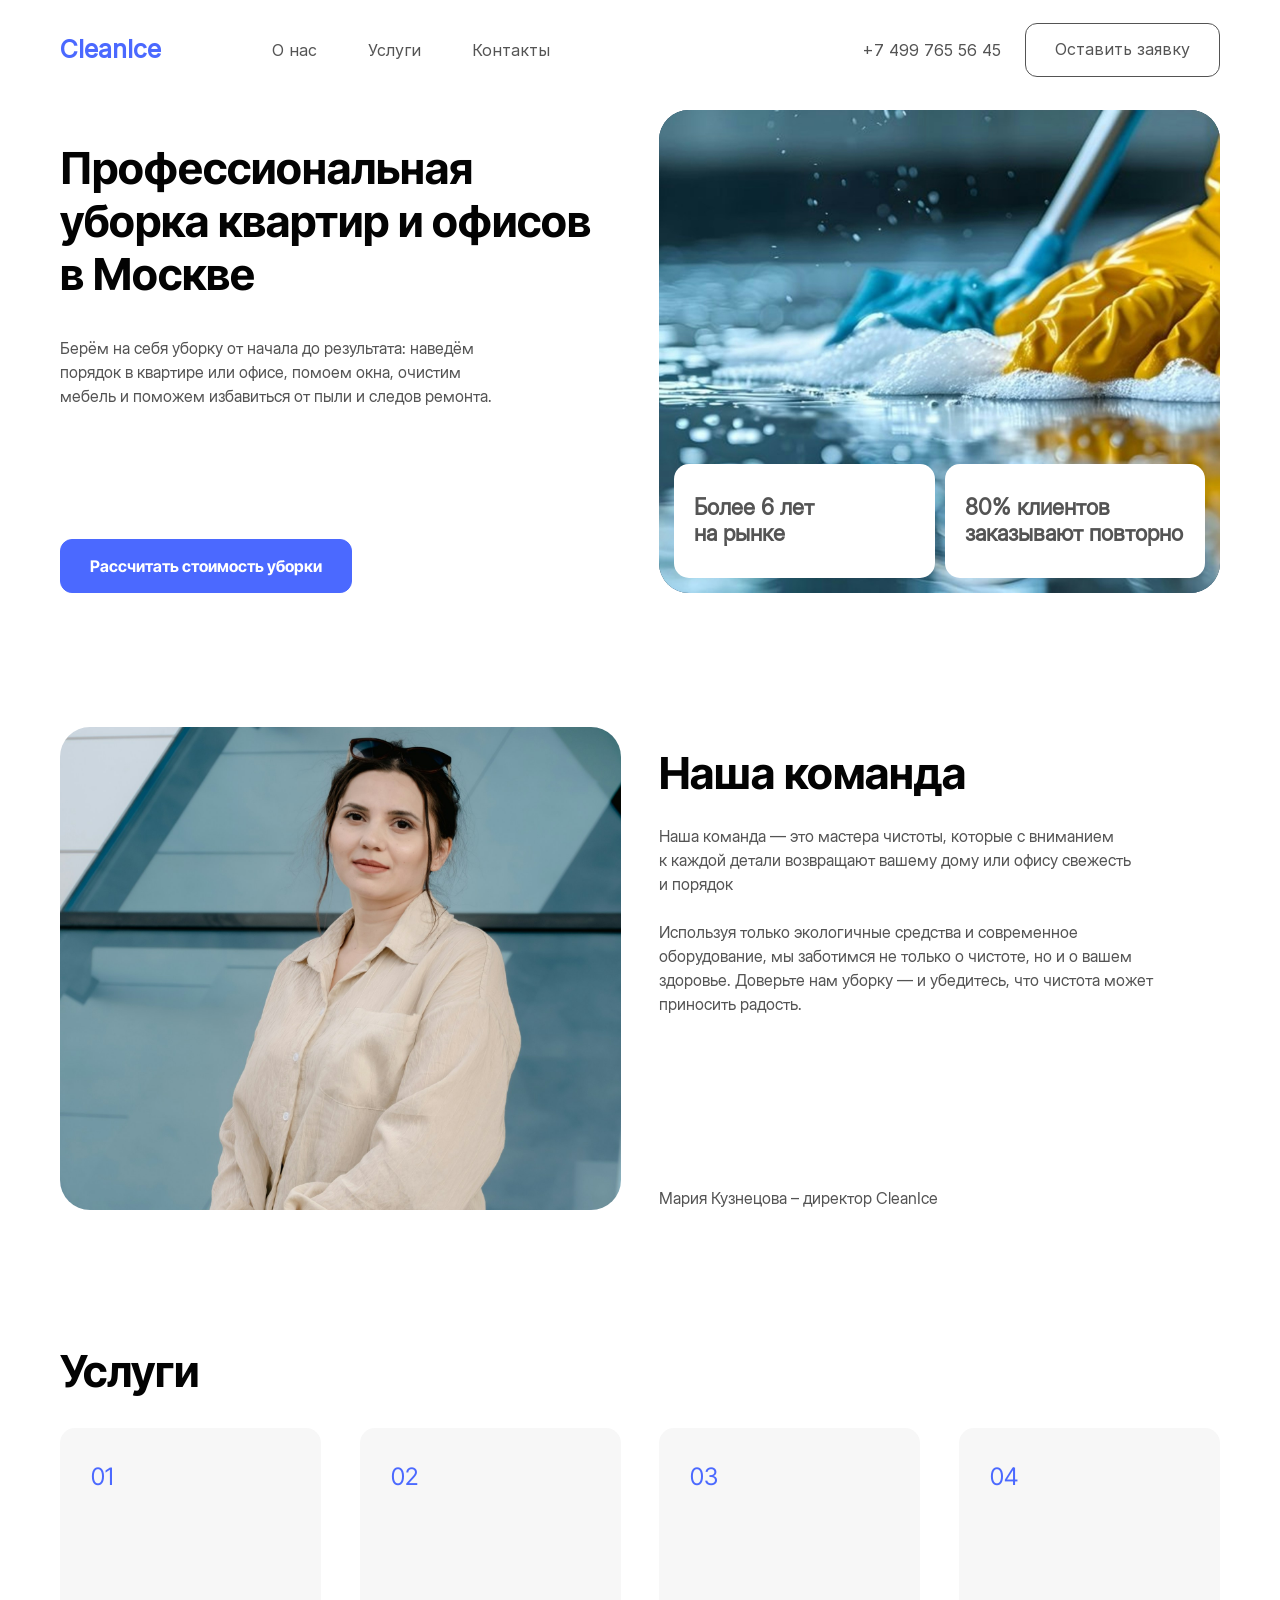
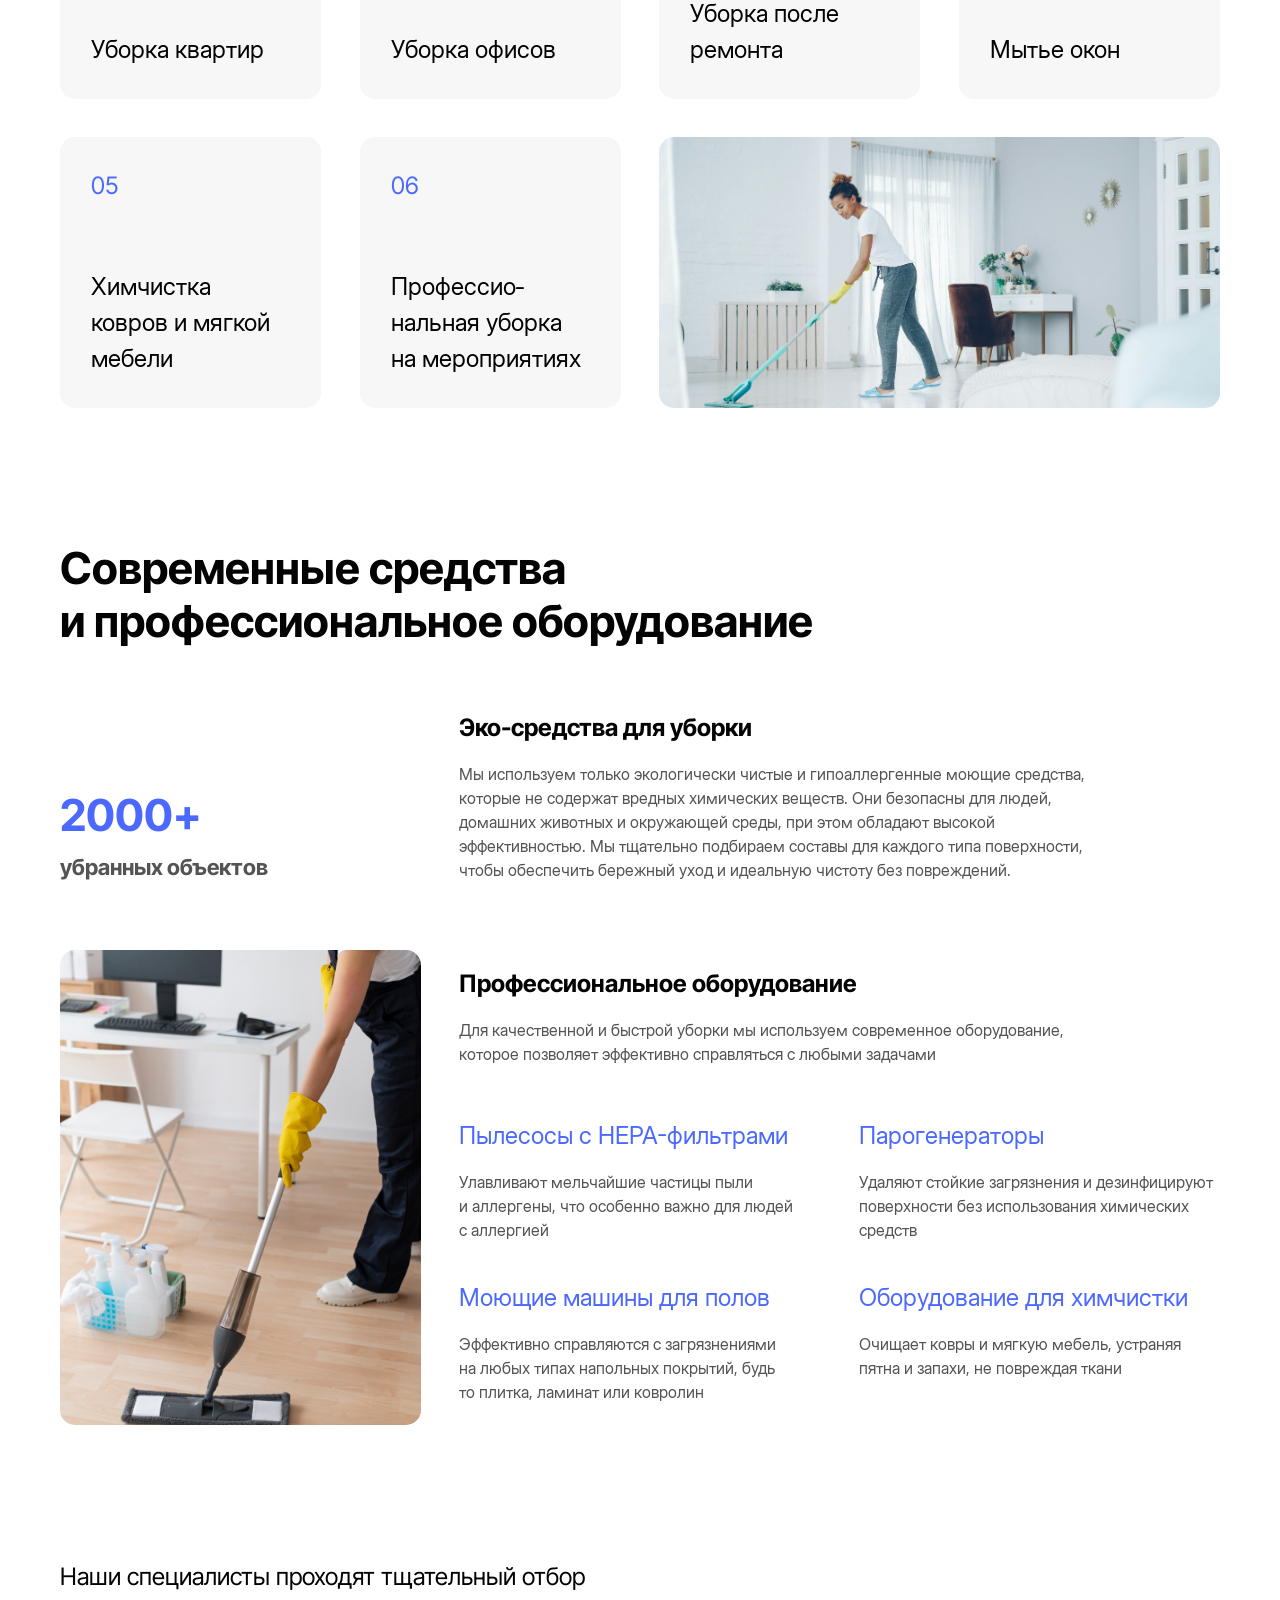
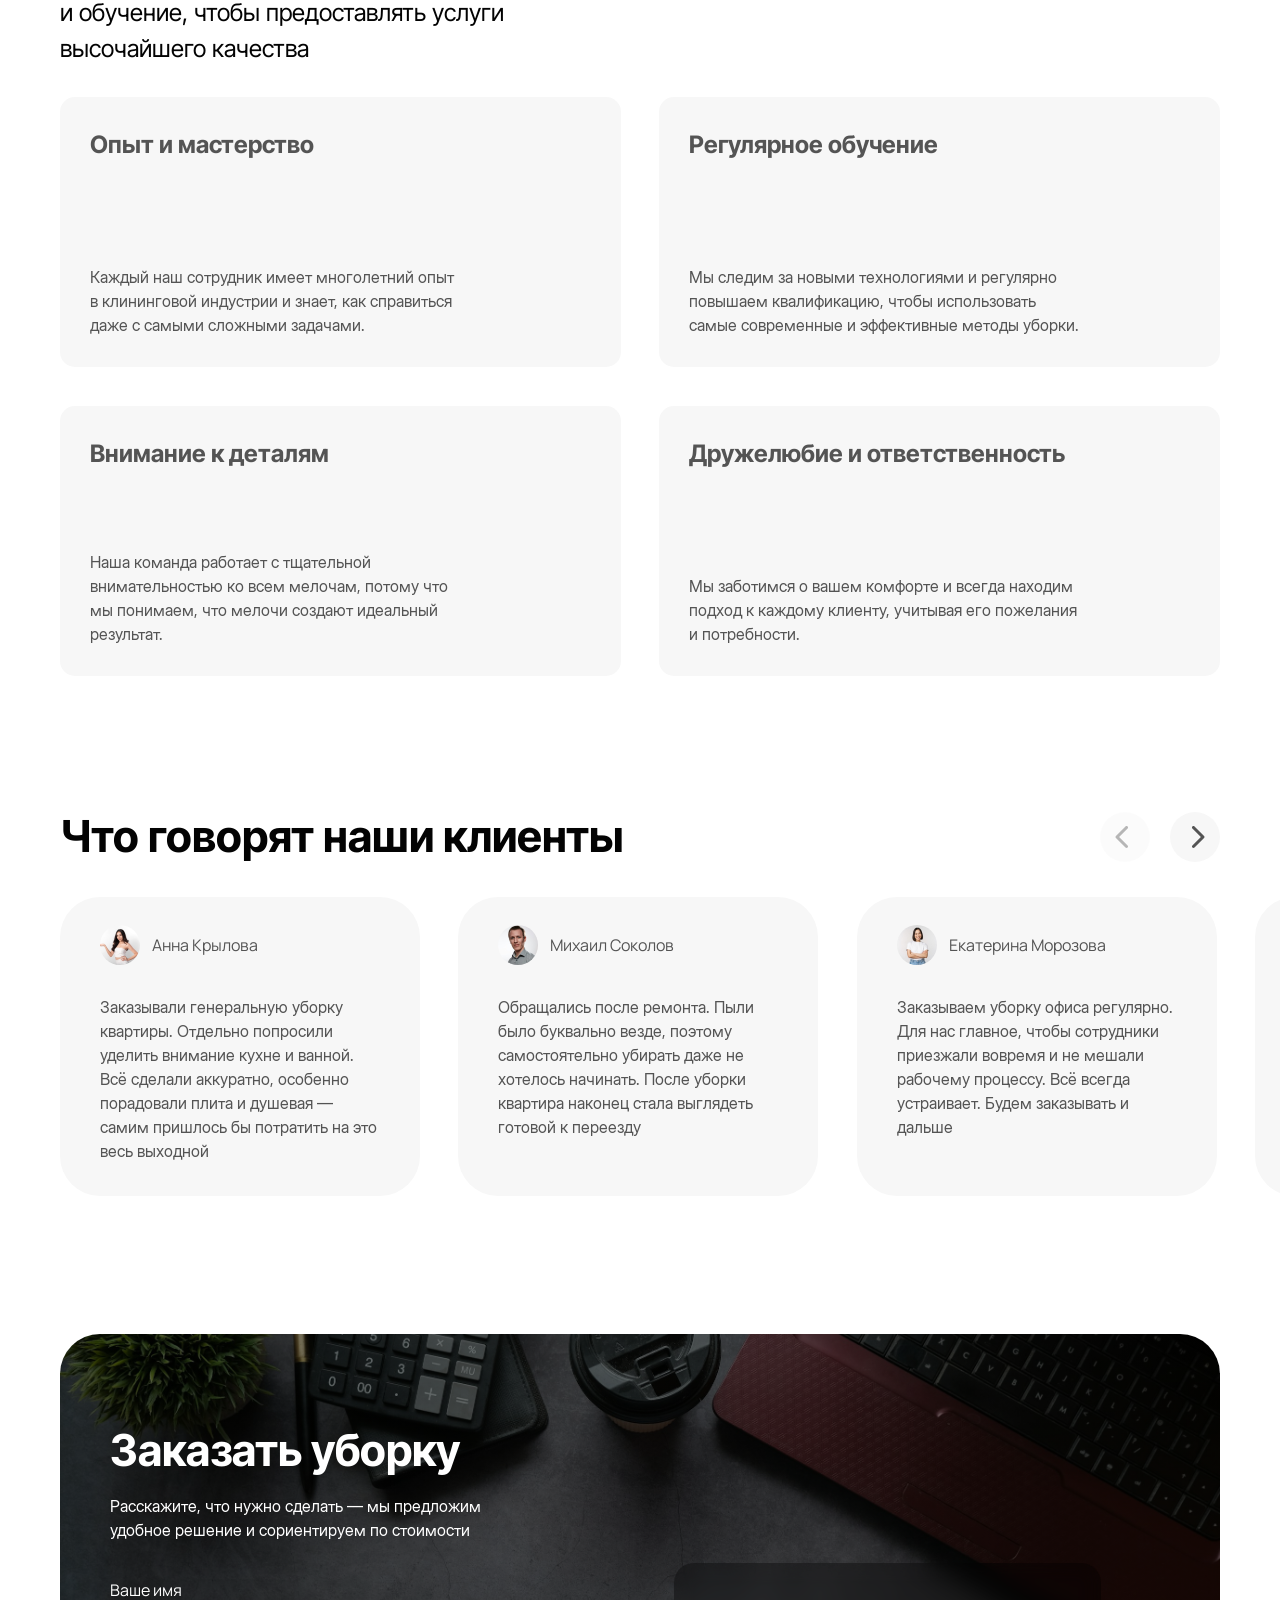
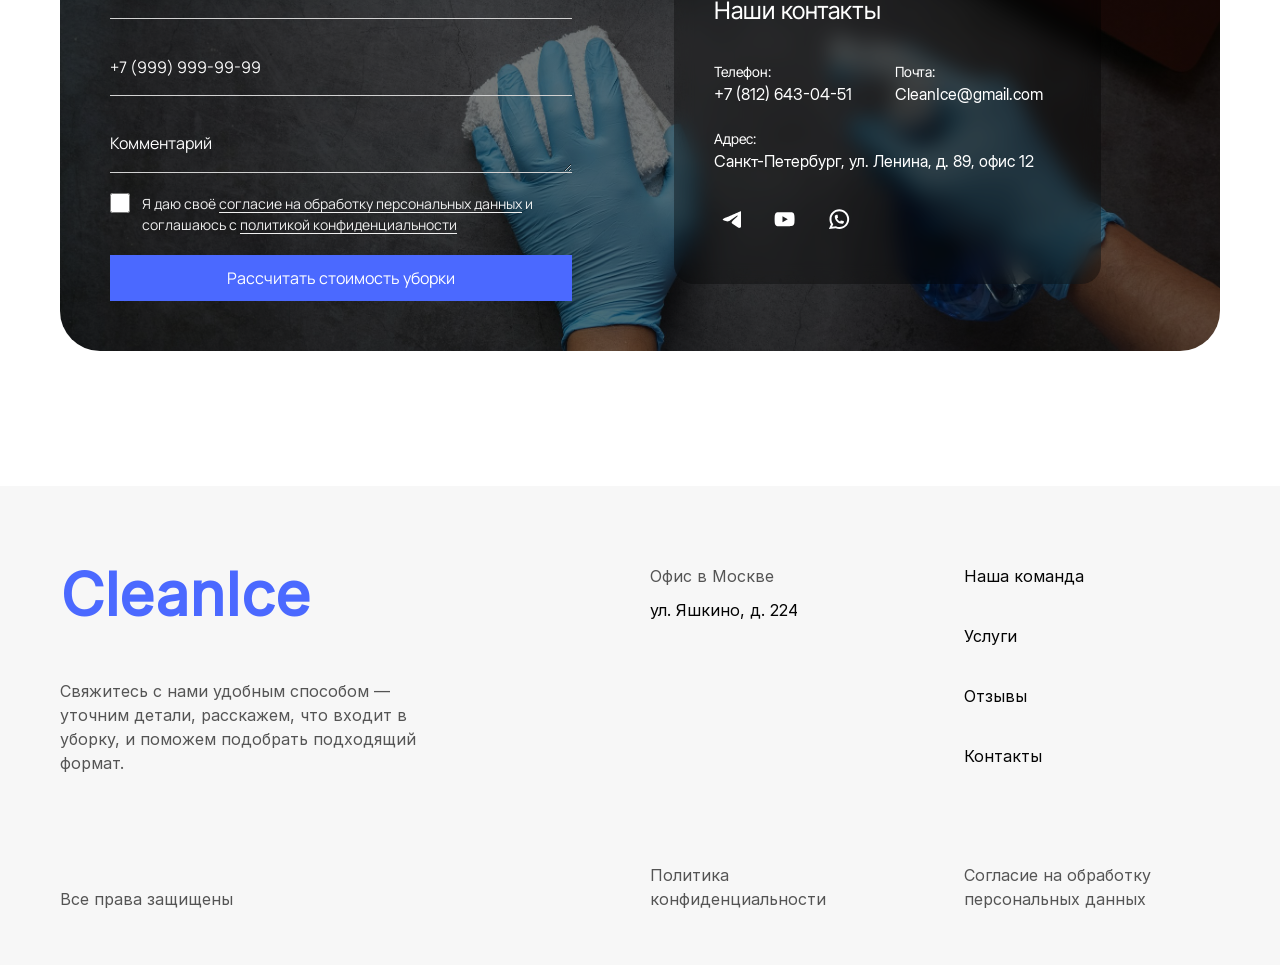
==== index.html @ 2c2086b5 "Build responsive CleanIce website" ====
<!doctype html>
<html lang="ru">
<head>
  <meta charset="utf-8">
  <meta name="viewport" content="width=device-width, initial-scale=1">
  
  <title>CleanIce — профессиональная уборка квартир и офисов в Москве</title>
  <link rel="stylesheet" href="style.css">
  <script src="main.js" defer></script>
</head>
<body>
<header class="site-header">
  <div class="wrap header-inner">
    <a class="brand" href="./" aria-label="CleanIce — главная">CleanIce</a>
    <button class="menu-toggle" type="button" aria-controls="site-menu" aria-expanded="false">Меню</button>
    <div class="header-menu" id="site-menu">
      <nav aria-label="Основное меню"><a href="#about">О нас</a><a href="#services">Услуги</a><a href="#contact">Контакты</a></nav>
      <a class="header-phone" href="tel:+74997655645">+7 499 765 56 45</a>
      <a class="button secondary" href="#contact" data-quote>Оставить заявку</a>
    </div>
  </div>
</header>
<main>
  <section class="wrap hero">
    <div class="hero-copy">
      <h1>Профессиональная<br class="desktop-break"> уборка квартир и офисов<br class="desktop-break"> в Москве</h1>
      <p>Берём на себя уборку от начала до результата: наведём порядок в квартире или офисе, помоем окна, очистим мебель и поможем избавиться от пыли и следов ремонта.</p>
      <a class="button primary" data-quote href="#contact">Рассчитать стоимость уборки</a>
    </div>
    <div class="hero-visual">
      <img src="hero.jpg" alt="Уборка поверхности в защитных перчатках" fetchpriority="high">
      <div class="hero-facts">
        <p>Более 6 лет<br> на рынке</p>
        <p>80% клиентов<br> заказывают повторно</p>
      </div>
    </div>
  </section>

  <section class="wrap team" id="about">
    <img src="team.jpg" alt="Команда CleanIce" width="1666" height="2499" loading="lazy">
    <div class="team-copy">
      <h2>Наша команда</h2>
      <p>Наша команда — это мастера чистоты, которые с вниманием к каждой детали возвращают вашему дому или офису свежесть и порядок </p>
      <p>Используя только экологичные средства и современное оборудование, мы заботимся не только о чистоте, но и о вашем здоровье. Доверьте нам уборку — и убедитесь, что чистота может приносить радость.</p>
      <p class="credit">Мария Кузнецова – директор CleanIce</p>
    </div>
  </section>

  <section class="wrap services" id="services">
    <h2>Услуги</h2>
    <div class="service-grid">
      <a class="service-card" href="#contact" data-quote data-service="Уборка квартир"><span>01</span><h3>Уборка квартир</h3></a>
      <a class="service-card" href="#contact" data-quote data-service="Уборка офисов"><span>02</span><h3>Уборка офисов</h3></a>
      <a class="service-card" href="#contact" data-quote data-service="Уборка после ремонта"><span>03</span><h3>Уборка после ремонта</h3></a>
      <a class="service-card" href="#contact" data-quote data-service="Мытье окон"><span>04</span><h3>Мытье окон</h3></a>
      <a class="service-card" href="#contact" data-quote data-service="Химчистка ковров и мягкой мебели"><span>05</span><h3>Химчистка ковров и мягкой мебели</h3></a>
      <a class="service-card" href="#contact" data-quote data-service="Профессиональная уборка на мероприятиях"><span>06</span><h3>Профессио&shy;нальная уборка на мероприятиях</h3></a>
      <img src="services.jpg" alt="Профессиональная уборка" width="2499" height="1406" loading="lazy">
    </div>
  </section>

  <section class="wrap equipment">
    <h2>Современные средства<br class="desktop-break"> и профессиональное оборудование</h2>
    <div class="equipment-grid">
      <div class="equipment-stat"><strong>2000+</strong><p>убранных объектов</p></div>
      <div class="eco"><h3>Эко-средства для уборки</h3><p>Мы используем только экологически чистые и гипоаллергенные моющие средства, которые не содержат вредных химических веществ. Они безопасны для людей, домашних животных и окружающей среды, при этом обладают высокой эффективностью. Мы тщательно подбираем составы для каждого типа поверхности, чтобы обеспечить бережный уход и идеальную чистоту без повреждений.</p></div>
      <img src="equipment.jpg" alt="Специалист CleanIce за уборкой офиса" width="898" height="1350" loading="lazy">
      <div class="equipment-copy">
        <h3>Профессиональное оборудование</h3>
        <p>Для качественной и быстрой уборки мы используем современное оборудование, которое позволяет эффективно справляться с любыми задачами</p>
        <div class="equipment-list">
            <div><h4>Пылесосы с HEPA-фильтрами</h4><p>Улавливают мельчайшие частицы пыли и аллергены, что особенно важно для людей с аллергией</p></div>
            <div><h4>Парогенераторы</h4><p>Удаляют стойкие загрязнения и дезинфицируют поверхности без использования химических средств</p></div>
            <div><h4>Моющие машины для полов</h4><p>Эффективно справляются с загрязнениями на любых типах напольных покрытий, будь то плитка, ламинат или ковролин</p></div>
            <div><h4>Оборудование для химчистки</h4><p>Очищает ковры и мягкую мебель, устраняя пятна и запахи, не повреждая ткани</p></div>
        </div>
      </div>
    </div>
  </section>

  <section class="wrap values" aria-label="Как работает команда">
    <p class="values-intro">Наши специалисты проходят тщательный отбор и обучение, чтобы предоставлять услуги высочайшего качества</p>
    <div class="values-grid">
      <article><h3>Опыт и мастерство</h3><p>Каждый наш сотрудник имеет многолетний опыт в клининговой индустрии и знает, как справиться даже с самыми сложными задачами.</p></article>
      <article><h3>Регулярное обучение</h3><p>Мы следим за новыми технологиями и регулярно повышаем квалификацию, чтобы использовать самые современные и эффективные методы уборки.</p></article>
      <article><h3>Внимание к деталям</h3><p>Наша команда работает с тщательной внимательностью ко всем мелочам, потому что мы понимаем, что мелочи создают идеальный результат.</p></article>
      <article><h3>Дружелюбие и ответственность</h3><p>Мы заботимся о вашем комфорте и всегда находим подход к каждому клиенту, учитывая его пожелания и потребности.</p></article>
    </div>
  </section>

  <section class="reviews" id="reviews">
    <div class="wrap reviews-header">
      <h2>Что говорят наши клиенты</h2>
      <div class="carousel-controls">
        <button type="button" data-slide="-1" aria-label="Предыдущий отзыв" aria-controls="review-list"><img src="arrow-left.svg" alt="" width="24" height="24"></button>
        <button type="button" data-slide="1" aria-label="Следующий отзыв" aria-controls="review-list"><img src="arrow-right.svg" alt="" width="24" height="24"></button>
      </div>
    </div>
    <div class="review-list" id="review-list" tabindex="0" aria-label="Отзывы клиентов">
      <figure class="review">
        <figcaption><img src="anna.jpg" alt="" width="40" height="40" loading="lazy">Анна Крылова</figcaption>
        <blockquote>Заказывали генеральную уборку квартиры. Отдельно попросили уделить внимание кухне и ванной. Всё сделали аккуратно, особенно порадовали плита и душевая — самим пришлось бы потратить на это весь выходной</blockquote>
      </figure>
      <figure class="review">
        <figcaption><img src="mikhail.jpg" alt="" width="40" height="40" loading="lazy">Михаил Соколов</figcaption>
        <blockquote>Обращались после ремонта. Пыли было буквально везде, поэтому самостоятельно убирать даже не хотелось начинать. После уборки квартира наконец стала выглядеть готовой к переезду</blockquote>
      </figure>
      <figure class="review">
        <figcaption><img src="ekaterina.jpg" alt="" width="40" height="40" loading="lazy">Екатерина Морозова</figcaption>
        <blockquote>Заказываем уборку офиса регулярно. Для нас главное, чтобы сотрудники приезжали вовремя и не мешали рабочему процессу. Всё всегда устраивает. Будем заказывать и дальше</blockquote>
      </figure>
      <figure class="review">
        <figcaption><img src="dmitry.jpg" alt="" width="40" height="40" loading="lazy">Дмитрий Волков</figcaption>
        <blockquote>Пользуемся услугами компании уже несколько месяцев. Очень удобно, что можно выбрать подходящее время уборки. Сотрудники всегда вежливые, работают аккуратно и быстро. Квартира после уборки просто сияет!</blockquote>
      </figure>
    </div>
  </section>

  <section class="wrap order" id="contact">
    <div class="order-copy">
      <h2>Заказать уборку</h2>
      <p>Расскажите, что нужно сделать — мы предложим удобное решение и сориентируем по стоимости</p>
      <form class="request-form" action="mailto:CleanIce@gmail.com" method="post" enctype="text/plain">
        <input name="name" autocomplete="name" placeholder="Ваше имя" aria-label="Ваше имя" required>
        <input name="phone" type="tel" inputmode="tel" autocomplete="tel" placeholder="+7 (999) 999-99-99" aria-label="Телефон" required>
        <textarea name="comment" rows="1" placeholder="Комментарий" aria-label="Комментарий"></textarea>
        <label class="consent-check">
          <input name="consent" type="checkbox" required>
          <span>Я даю своё <a href="consent.html">согласие на обработку персональных данных</a> и соглашаюсь с <a href="privacy.html">политикой конфиденциальности</a></span>
        </label>
        <button class="button primary" type="submit">Рассчитать стоимость уборки</button>
        <p class="form-status" role="status"></p>
      </form>
    </div>
    <div class="contact-card">
      <h3>Наши контакты</h3>
      <dl>
        <div><dt>Телефон:</dt><dd><a href="tel:+78126430451">+7 (812) 643-04-51</a></dd></div>
        <div><dt>Почта:</dt><dd><a href="mailto:CleanIce@gmail.com">CleanIce@gmail.com</a></dd></div>
        <div class="contact-address"><dt>Адрес:</dt><dd><a href="https://yandex.ru/maps/?text=Санкт-Петербург%2C+ул.+Ленина%2C+д.+89">Санкт-Петербург, ул. Ленина, д. 89, офис 12</a></dd></div>
      </dl>
      <div class="socials">
        <a href="https://t.me/+78126430451" aria-label="Telegram"><img src="telegram.svg" alt="" width="24" height="24"></a>
        <a href="https://www.youtube.com/results?search_query=CleanIce+клининг" aria-label="Найти CleanIce на YouTube"><img src="youtube.svg" alt="" width="24" height="24"></a>
        <a href="https://wa.me/78126430451" aria-label="WhatsApp"><img src="whatsapp.svg" alt="" width="24" height="24"></a>
      </div>
    </div>
  </section>
</main>
<dialog class="quote-dialog" aria-labelledby="quote-title">
  <button class="dialog-close" type="button" aria-label="Закрыть">×</button>
  <h2 id="quote-title">Заказать уборку</h2>
  <p>Расскажите, что нужно сделать</p>
</dialog>
<footer class="site-footer">
  <div class="wrap footer-grid">
    <div class="footer-intro">
      <a class="brand" href="./" aria-label="CleanIce — главная">CleanIce</a>
      <p>Свяжитесь с нами удобным способом — уточним детали, расскажем, что входит в уборку, и поможем подобрать подходящий формат.</p>
    </div>
    <div class="footer-address"><p>Офис в Москве</p><a href="https://yandex.ru/maps/?text=Москва%2C+ул.+Яшкино%2C+д.+224">ул. Яшкино, д. 224</a></div>
    <nav aria-label="Ссылки в подвале"><a href="#about">Наша команда</a><a href="#services">Услуги</a><a href="#reviews">Отзывы</a><a href="#contact">Контакты</a></nav>
    <div class="footer-legal">
      <small>Все права защищены</small>
      <a href="privacy.html">Политика конфиденциальности</a>
      <a href="consent.html">Согласие на обработку персональных данных</a>
    </div>
  </div>
</footer>
</body>
</html>
---- style.css ----
@font-face {
  font-family: "Inter Tight";
  src: url("inter-tight.ttf") format("truetype");
  font-weight: 100 900;
  font-display: swap;
}
@font-face {
  font-family: "Inter Display";
  src: url("inter.ttf") format("truetype");
  font-weight: 400;
  font-display: swap;
}
@font-face {
  font-family: Inter;
  src: url("inter-regular.woff2") format("woff2");
  font-weight: 400;
  font-display: swap;
}
@font-face {
  font-family: Manrope;
  src: url("manrope.ttf") format("truetype");
  font-weight: 400;
  font-display: swap;
}

:root {
  --ink: #030303;
  --muted: #545454;
  --blue: #4b69ff;
  --blue-button: #3d57da;
  --surface: #f7f7f7;
  --gutter: clamp(20px, 5vw, 48px);
  --max-width: 1160px;
  --space: clamp(72px, 10.5vw, 150px);
  --gap: clamp(20px, 3vw, 40px);
  font: 16px/1.5 "Inter Display", Arial, sans-serif;
  color: var(--ink);
}
* { box-sizing: border-box; }
html { scroll-behavior: smooth; }
body { margin: 0; min-width: 0; }
img { display: block; max-width: 100%; }
p, figure, blockquote, dl, dd, h1, h2, h3, h4 { margin: 0; }
a { color: inherit; text-decoration: none; }
button, input, textarea { font: inherit; }
button { cursor: pointer; }
a, button { transition: background-color .2s, border-color .2s, color .2s; }
:focus-visible { outline: 2px solid var(--blue); outline-offset: 4px; }
h1, h2 { font: 700 clamp(32px, 4vw, 44px)/1.2 "Inter Tight", Arial, sans-serif; }
h3, h4 { font-size: clamp(19px, 2.1vw, 24px); line-height: 1.5; }
h3 { font-family: "Inter Tight", Arial, sans-serif; }
p, blockquote { color: var(--muted); }
.wrap { width: min(var(--max-width), calc(100% - var(--gutter) * 2)); margin-inline: auto; }
main > section + section { margin-block-start: var(--space); }
section[id] { scroll-margin-top: 112px; }

.site-header {
  position: sticky;
  z-index: 5;
  top: 0;
  border-bottom: 1px solid transparent;
  background: white;
  font-family: Inter, Arial, sans-serif;
}
.site-header.is-scrolled { border-bottom-color: #dedede; }
.header-inner { min-height: 99px; display: flex; align-items: center; justify-content: space-between; gap: var(--gap); }
.brand { color: var(--blue); font-family: Inter, Arial, sans-serif; font-size: 25px; font-weight: 700; }
.header-menu { width: min(100%, 948px); display: flex; align-items: center; gap: 24px; color: var(--muted); }
.header-menu nav { display: flex; gap: clamp(22px, 4vw, 60px); margin-inline-end: auto; }
.header-phone { white-space: nowrap; }
.menu-toggle { display: none; }
.button {
  display: inline-flex;
  justify-content: center;
  align-items: center;
  min-height: 54px;
  padding: 10px 29px;
  border: 1px solid transparent;
  border-radius: 12px;
  text-align: center;
  line-height: 1.3;
}
.primary {
  color: white;
  background: var(--blue);
  border-color: var(--blue);
  font-family: "Inter Tight", Arial, sans-serif;
  font-weight: 700;
}
.secondary { border-color: var(--muted); color: var(--muted); background: white; }
.primary:focus-visible { background: var(--blue-button); }
@media (hover: hover) {
  .primary:hover { background: var(--blue-button); border-color: var(--blue-button); }
  .secondary:hover { background: var(--blue); color: white; border-color: var(--blue); }
  nav a:hover, .header-phone:hover, .footer-grid a:not(.brand):hover { color: var(--blue); }
}

.hero, .team { display: grid; grid-template-columns: repeat(2,minmax(0,1fr)); gap: var(--gap); }
.hero { padding-top: 10px; }
.hero-copy { display: flex; flex-direction: column; align-items: start; padding-top: 32px; }
.hero-copy p { max-width: 460px; margin-top: 36px; }
.hero-copy .button { margin-block-start: auto; }
.hero-visual {
  position: relative;
  min-height: 483px;
  display: flex;
  align-items: end;
  isolation: isolate;
  overflow: clip;
  border-radius: 30px;
  background: #143d54;
}
.hero-visual > img { position: absolute; inset: 0; width: 100%; height: 100%; object-fit: cover; z-index: -1; }
.hero-facts { width: 100%; padding: 15px; display: grid; grid-template-columns: repeat(2,minmax(0,1fr)); gap: 10px; }
.hero-facts p {
  display: flex;
  align-items: center;
  min-height: 114px;
  padding: 20px;
  border-radius: 15px;
  background: white;
  font-size: clamp(16px, 1.8vw, 22px);
  font-weight: 700;
  line-height: 1.18;
}
.team > img { width: 100%; height: 483px; object-fit: cover; object-position: center 33%; border-radius: 30px; }
.team-copy { display: flex; flex-direction: column; padding-top: 20px; }
.team-copy p:not(.credit) { margin-top: 24px; max-width: 500px; }
.team-copy .credit { margin-top: auto; }

.service-grid { display: grid; grid-template-columns: repeat(4,minmax(0,1fr)); gap: var(--gap); margin-top: 30px; }
.service-card, .service-grid > img { min-height: 271px; border-radius: 15px; }
.service-card {
  display: flex;
  flex-direction: column;
  justify-content: space-between;
  gap: 24px;
  padding: clamp(18px, 2.5vw, 30px);
  border: 1px solid transparent;
  background: var(--surface);
}
.service-card span { color: var(--blue); font: 400 clamp(18px, 2vw, 24px)/1.5 "Inter Tight", Arial, sans-serif; }
.service-card h3 { font-family: inherit; font-weight: 400; overflow-wrap: anywhere; hyphens: auto; }
.service-grid > img { grid-column: span 2; width: 100%; height: 271px; object-fit: cover; }
.service-card:focus-visible { border-color: var(--blue); }
@media (hover: hover) {
  .service-card:hover { background: #eef1ff; border-color: #c7d1ff; color: #273cad; }
}

.equipment-grid { display: grid; grid-template-columns: repeat(3,minmax(0,1fr)); gap: 68px var(--gap); margin-top: 62px; }
.equipment-stat { align-self: end; }
.equipment-stat strong { color: var(--blue); font: 700 44px/1.2 "Inter Tight", Arial, sans-serif; }
.equipment-stat p { margin-top: 12px; font: 700 22px/1.3 "Inter Tight", Arial, sans-serif; }
.eco, .equipment-copy { grid-column: span 2; }
.equipment-grid > img { width: 100%; height: 475px; object-fit: cover; border-radius: 15px; }
.equipment-copy { padding-top: 16px; }
.equipment-copy p, .eco p { margin-top: 16px; max-width: 652px; }
.equipment-list { display: grid; grid-template-columns: repeat(2,minmax(0,1fr)); gap: var(--gap); margin-top: 52px; }
.equipment-list h4 { font-weight: 400; color: var(--blue); }

.values-intro { max-width: 560px; color: var(--ink); font: 400 clamp(20px, 2.1vw, 24px)/1.5 "Inter Tight", Arial, sans-serif; }
.values-grid { display: grid; grid-template-columns: repeat(2,minmax(0,1fr)); gap: var(--gap); margin-top: 30px; }
.values-grid article {
  display: flex;
  flex-direction: column;
  justify-content: space-between;
  gap: 24px;
  min-height: 270px;
  padding: 30px;
  border-radius: 15px;
  background: var(--surface);
}
.values-grid h3 { color: var(--muted); }
.values-grid p { max-width: 395px; }

.reviews-header { display: flex; align-items: center; justify-content: space-between; gap: 16px; }
.carousel-controls { display: flex; gap: 20px; }
.carousel-controls button {
  display: grid;
  place-items: center;
  width: 50px;
  height: 50px;
  padding: 0;
  border: 0;
  border-radius: 50%;
  background: var(--surface);
}
.carousel-controls button:disabled { opacity: .42; cursor: default; }
@media (hover: hover) { .carousel-controls button:enabled:hover { background: #e8edff; } }
.review-list {
  --review-edge: max(var(--gutter), (100% - var(--max-width)) / 2);
  --review-width: clamp(255px, calc((100vw - 2 * var(--gutter) - 2 * var(--gap)) / 3), 360px);
  display: grid;
  grid-auto-flow: column;
  grid-auto-columns: var(--review-width);
  gap: var(--gap);
  margin-top: 30px;
  padding: 4px var(--review-edge);
  overflow-x: auto;
  scrollbar-width: none;
  scroll-snap-type: x mandatory;
  scroll-padding-inline: var(--review-edge);
}
.review-list::-webkit-scrollbar { display: none; }
.review {
  min-height: 299px;
  padding: 28px 40px;
  border-radius: 40px;
  background: var(--surface);
  scroll-snap-align: start;
}
.review figcaption { display: flex; align-items: center; gap: 12px; font-family: Manrope, sans-serif; color: var(--muted); }
.review img { object-fit: cover; flex: none; border-radius: 50%; }
.review:nth-child(1) img { object-position: 78% center; }
.review:nth-child(2) img { object-position: center 23%; }
.review blockquote { margin-top: 30px; }

.order {
  display: grid;
  grid-template-columns: minmax(0,462px) minmax(0,427px);
  gap: clamp(30px,8vw,107px);
  align-items: end;
  min-height: 617px;
  padding: clamp(28px,4.5vw,50px);
  border-radius: 40px;
  color: white;
  background: linear-gradient(#0008,#0008), #23272d url("contact.jpg") center/cover no-repeat;
}
.order p { color: inherit; }
.order-copy > p { max-width: 380px; margin-top: 18px; }
.request-form { display: grid; gap: 20px; margin-top: 20px; font-family: Manrope, sans-serif; }
.request-form input:not([type=checkbox]), .request-form textarea {
  width: 100%;
  min-height: 57px;
  padding: 15px 0;
  color: inherit;
  border: 0;
  border-bottom: 1px solid #d2d2d2;
  border-radius: 0;
  background: transparent;
}
.request-form input::placeholder, .request-form textarea::placeholder { color: inherit; opacity: 1; }
.request-form textarea { resize: vertical; }
.consent-check { display: flex; align-items: start; gap: 12px; font-size: 14px; color: #f0f0f0; }
.consent-check input { flex: none; width: 20px; height: 20px; margin: 0; accent-color: var(--blue); }
.consent-check a, .form-status a, .document p a { text-decoration: underline; text-underline-offset: .2em; }
.request-form .button { min-height: 46px; border-radius: 0; font: inherit; }
.form-status:empty { display: none; }
.form-status { font-size: 14px; }
.contact-card {
  min-height: 321px;
  margin-bottom: 17px;
  padding: 30px 40px;
  border-radius: 20px;
  background: #0005;
  backdrop-filter: blur(10px);
}
.contact-card h3 { font-weight: 400; }
.contact-card dl { display: grid; grid-template-columns: 1fr 1fr; gap: 22px 14px; margin-top: 32px; overflow-wrap: anywhere; }
.contact-card dt { font: 400 14px/1.5 "Inter Tight", sans-serif; }
.contact-address { grid-column: 1 / -1; }
.socials { display: flex; gap: 26px; margin-top: 28px; }
.socials a { display: grid; place-items: center; width: 30px; height: 34px; }
@media (hover: hover) {
  .contact-card a:hover { text-decoration: underline; }
  .socials a:hover { opacity: .72; }
}

.site-footer { margin-top: var(--space); padding-block: 78px 54px; background: var(--surface); font-family: Inter, Arial, sans-serif; }
.footer-grid { display: grid; grid-template-columns: minmax(0, 2fr) minmax(0, 1fr) minmax(0, .93fr); gap: 88px var(--gap); }
.footer-intro .brand { font-size: clamp(42px, 5vw, 60px); line-height: 1; }
.footer-intro p { margin-top: 55px; max-width: 360px; }
.footer-grid nav { display: grid; justify-items: start; gap: 30px; }
.footer-address p { margin-bottom: 10px; }
.footer-legal { grid-column: 1 / -1; display: grid; grid-template-columns: inherit; align-items: end; gap: var(--gap); color: var(--muted); }
.footer-legal small { font: inherit; }
.footer-legal a { max-width: 215px; }

.quote-dialog {
  position: fixed;
  width: min(510px, calc(100% - 32px));
  max-height: calc(100dvh - 32px);
  padding: 34px;
  border: 0;
  border-radius: 24px;
  color: var(--ink);
}
.quote-dialog::backdrop { background: #030b25a8; }
.quote-dialog h2 { margin-right: 40px; font-size: clamp(26px, 6vw, 34px); }
.quote-dialog > p { margin-top: 10px; }
.quote-dialog .consent-check { color: var(--muted); }
.quote-dialog .button { border-radius: 12px; }
.dialog-close { position: absolute; top: 12px; right: 12px; width: 44px; height: 44px; border: 0; border-radius: 50%; background: var(--surface); font-size: 26px; }
.document { padding-top: 55px; min-height: 340px; }
.document p { margin-top: 20px; max-width: 680px; }
.error-page { display: grid; grid-template-columns: 2fr 3fr; gap: var(--gap); align-items: center; }
.error-page h1 { font-size: clamp(72px, 10vw, 140px); }
.error-page img { width: 100%; height: auto; border-radius: 30px; }
.error-page .button { margin-top: 22px; }

@media (max-width: 1100px) {
  .header-menu { width: auto; flex: 1; }
  .desktop-break { display: none; }
  .hero-copy p { margin-bottom: 24px; }
  .order { gap: var(--gap); }
  .contact-card { padding: 26px; }
}

@media (max-width: 880px) {
  section[id] { scroll-margin-top: 80px; }
  .header-inner { min-height: 67px; }
  .menu-toggle {
    display: inline-flex;
    align-items: center;
    min-height: 44px;
    padding: 6px 12px;
    border: 1px solid #d9e0ff;
    border-radius: 10px;
    background: white;
    color: var(--ink);
  }
  .header-menu {
    display: none;
    position: absolute;
    inset: 100% 0 auto auto;
    width: min(100%, 460px);
    max-height: calc(100dvh - 68px);
    overflow: auto;
    padding: 24px var(--gutter);
    border-bottom: 1px solid #dedede;
    background: white;
    box-shadow: 0 12px 28px #03144518;
  }
  .header-menu.is-open, .header-menu nav { display: grid; gap: 14px; }
  .header-menu nav a { display: block; padding-block: 8px; }
  .hero-visual { min-height: 396px; }
  .hero-facts p { padding: 14px; min-height: 92px; }
  .team > img { height: 400px; }
  .team-copy { padding-top: 0; }
  .service-grid { grid-template-columns: repeat(2,minmax(0,1fr)); }
  .service-card { min-height: 180px; }
  .service-grid > img { min-height: 220px; height: 230px; }
  .equipment-grid { row-gap: 42px; margin-top: 32px; }
  .equipment-list { margin-top: 25px; }
  .order { grid-template-columns: minmax(0,1fr) minmax(0,1fr); }
  .contact-card dl { grid-template-columns: 1fr; margin-top: 20px; }
  .footer-grid { gap: 48px var(--gap); }
  .footer-intro p { margin-top: 22px; }
}

@media (max-width: 640px) {
  :root { font-size: 14px; }
  .hero, .team, .order, .error-page { grid-template-columns: 1fr; }
  .hero-copy { padding-top: 20px; }
  .hero-copy p { margin-block: 20px 25px; }
  .hero-visual { min-height: 0; aspect-ratio: 1.03; border-radius: 22px; }
  .hero-facts { padding: 10px; }
  .hero-facts p { min-height: 74px; padding: 11px; font-size: 15px; }
  .team > img { height: auto; aspect-ratio: 1.2; border-radius: 22px; }
  .team-copy .credit { margin-top: 18px; }
  .service-grid { margin-top: 22px; }
  .service-card { min-height: 160px; }
  .service-grid > img { height: 190px; min-height: 0; }
  .equipment-grid, .equipment-list { grid-template-columns: 1fr; gap: 23px; }
  .eco, .equipment-copy { grid-column: auto; }
  .equipment-grid > img { height: 300px; }
  .values-grid { grid-template-columns: 1fr; }
  .values-grid article { min-height: 175px; padding: 22px; }
  .reviews-header { align-items: end; }
  .carousel-controls { gap: 8px; }
  .carousel-controls button { width: 44px; height: 44px; }
  .review-list { --review-width: min(320px, calc(100vw - 2 * var(--gutter) - 16px)); margin-top: 20px; }
  .review { min-height: 236px; padding: 21px 24px; border-radius: 26px; }
  .review blockquote { margin-top: 16px; }
  .order { padding: 24px 20px; border-radius: 24px; }
  .order-copy > p { margin-top: 12px; }
  .contact-card { min-height: 0; margin: 0; padding: 20px; }
  .contact-card dl { gap: 14px; }
  .site-footer { padding-block: 40px 28px; }
  .footer-grid, .footer-legal { grid-template-columns: repeat(2,minmax(0,1fr)); gap: 22px; }
  .footer-intro, .footer-legal small { grid-column: 1 / -1; }
  .footer-grid nav { gap: 12px; }
  .quote-dialog { padding: 24px; }
  .document { padding-top: 36px; }
}
@media (max-width: 370px) {
  h1, h2 { font-size: 28px; overflow-wrap: anywhere; }
  .service-card { padding: 14px; }
  .service-card h3 { font-size: 16px; overflow-wrap: anywhere; }
  .carousel-controls button { width: 40px; height: 40px; }
}
@media (prefers-reduced-motion: reduce) {
  html { scroll-behavior: auto; }
  a, button { transition: none; }
}
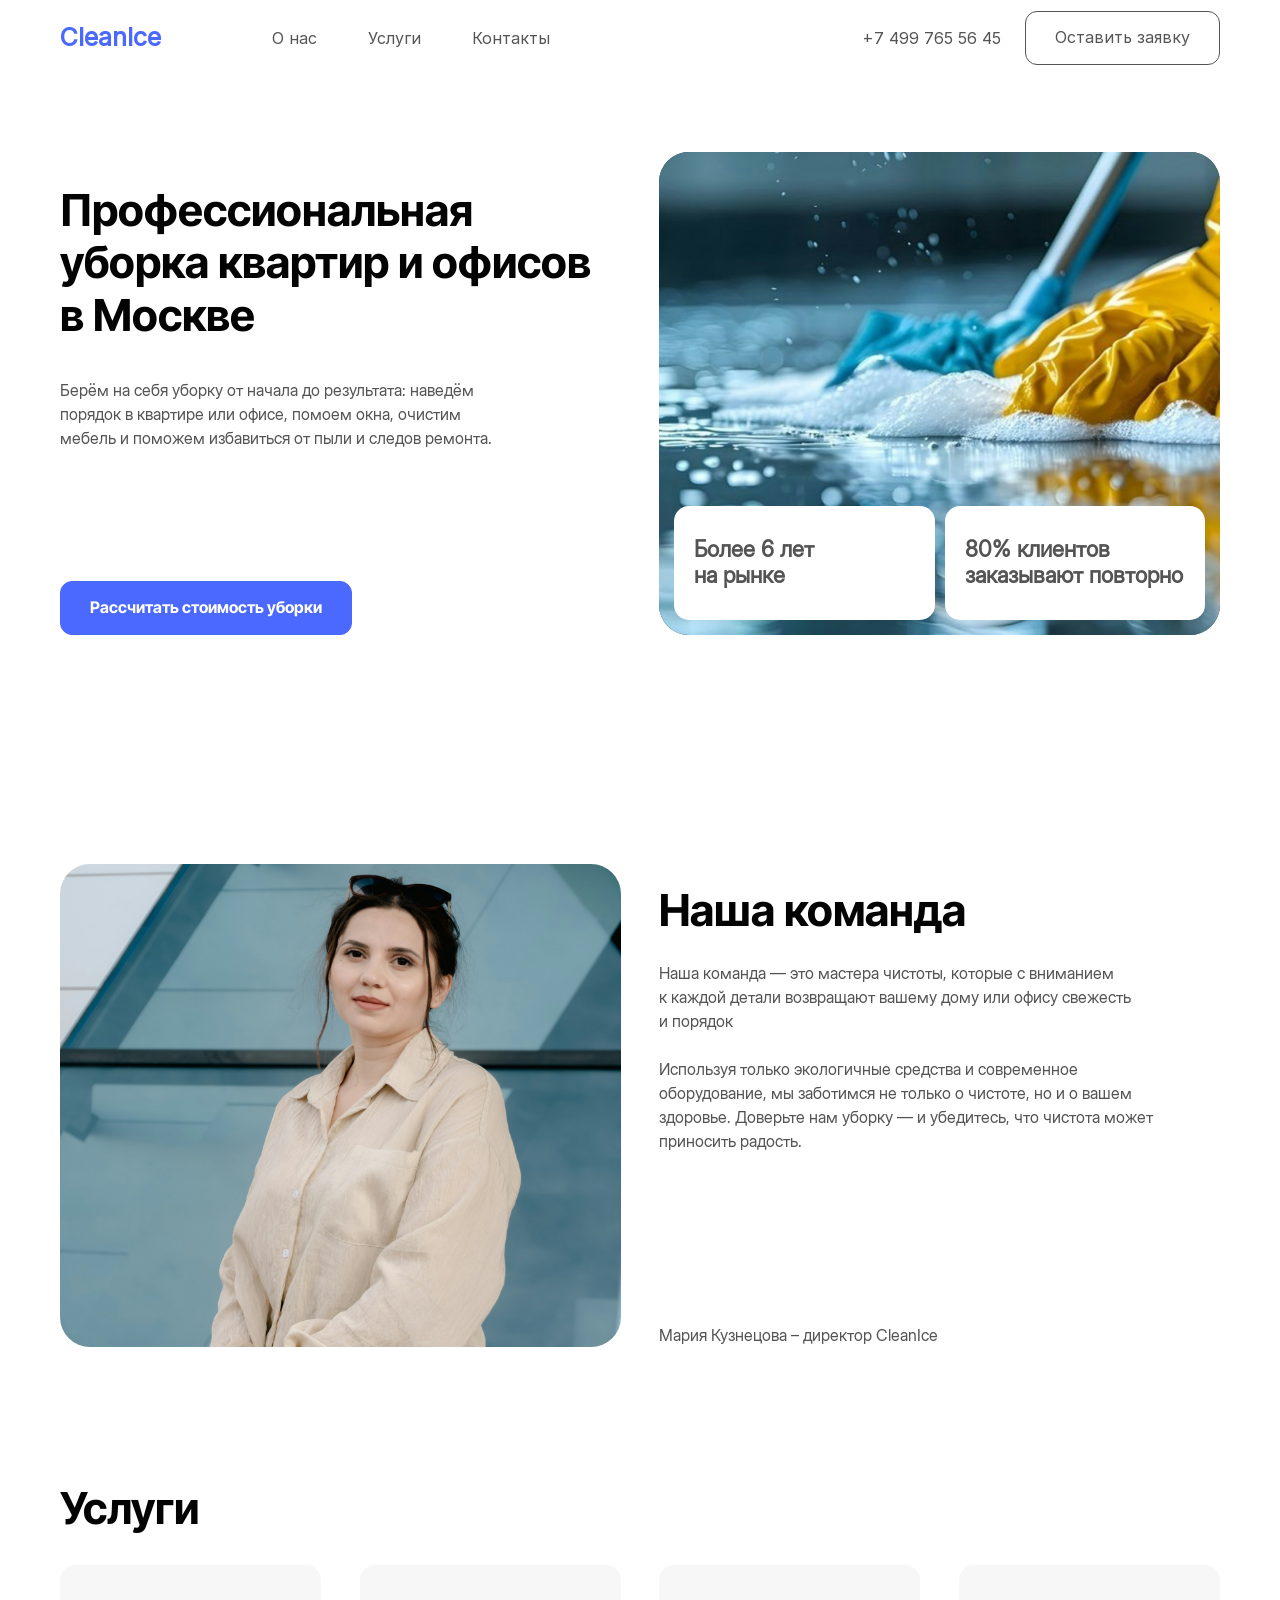
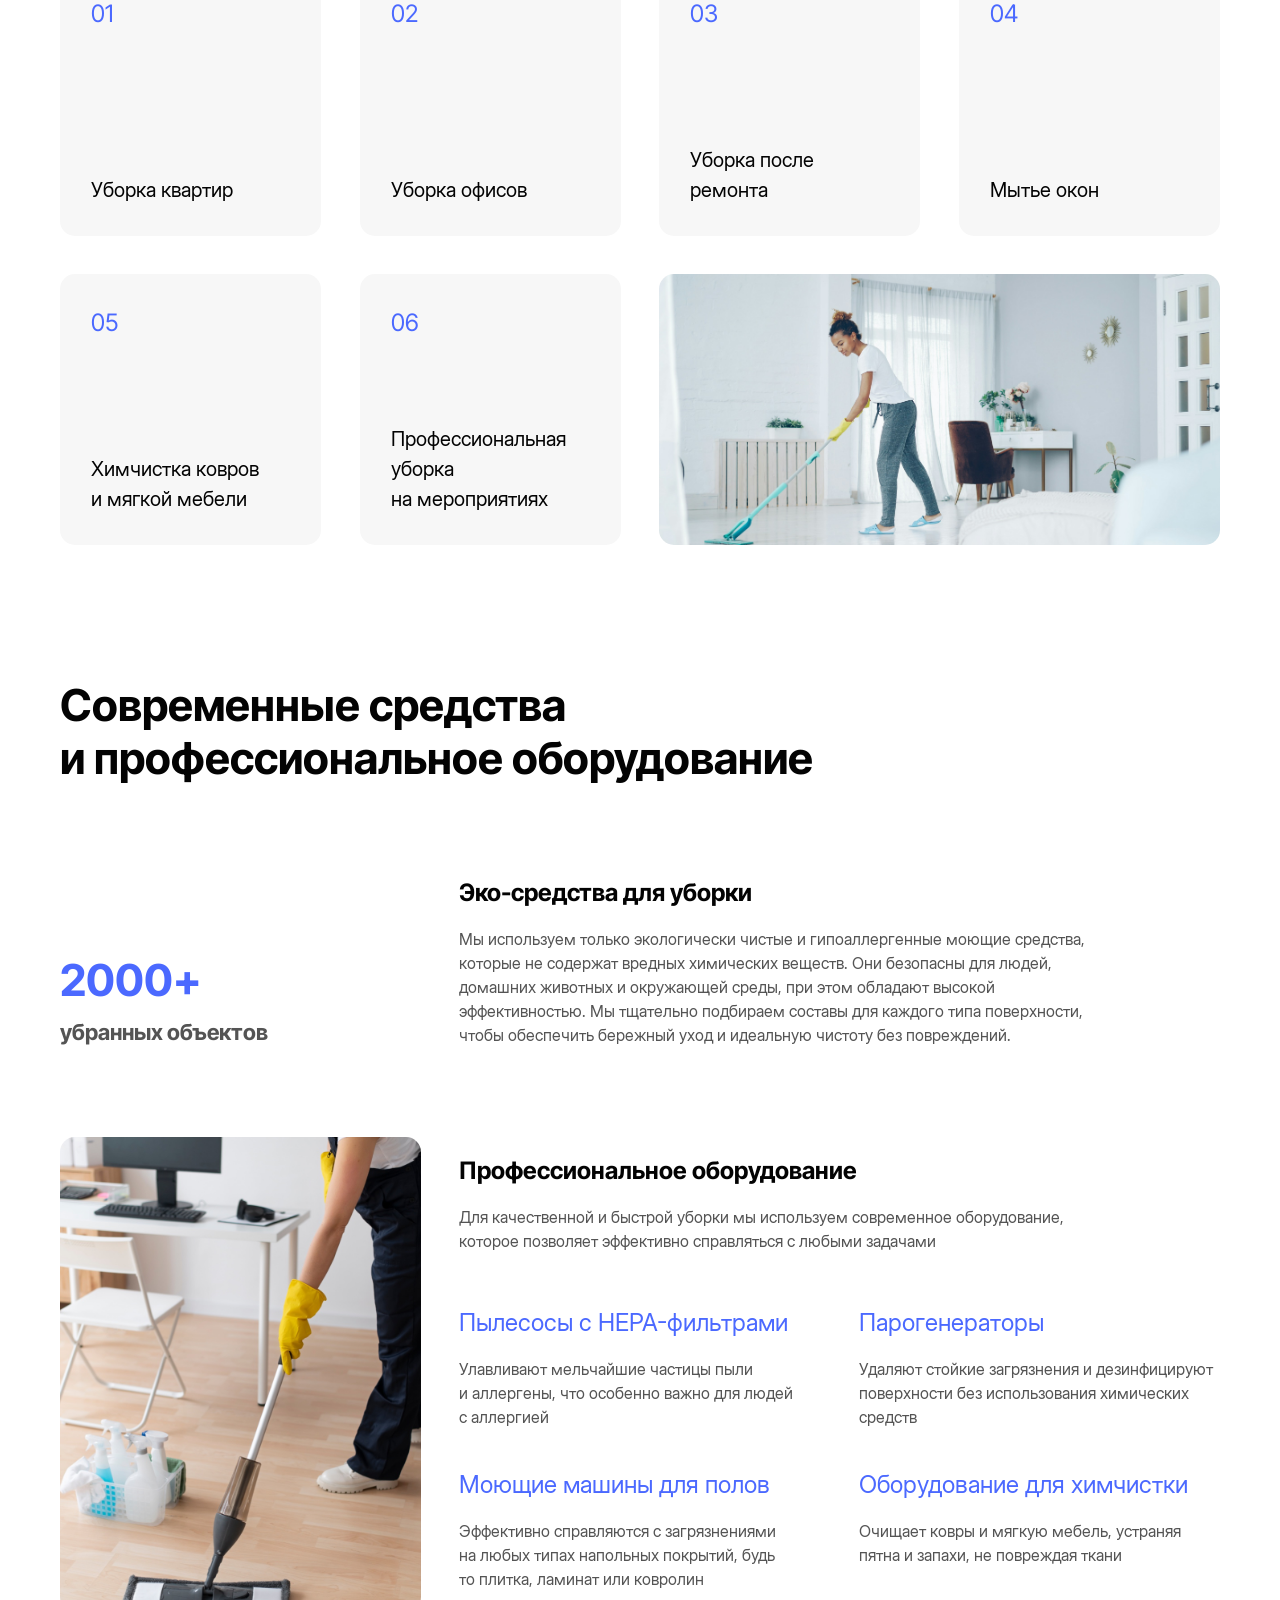
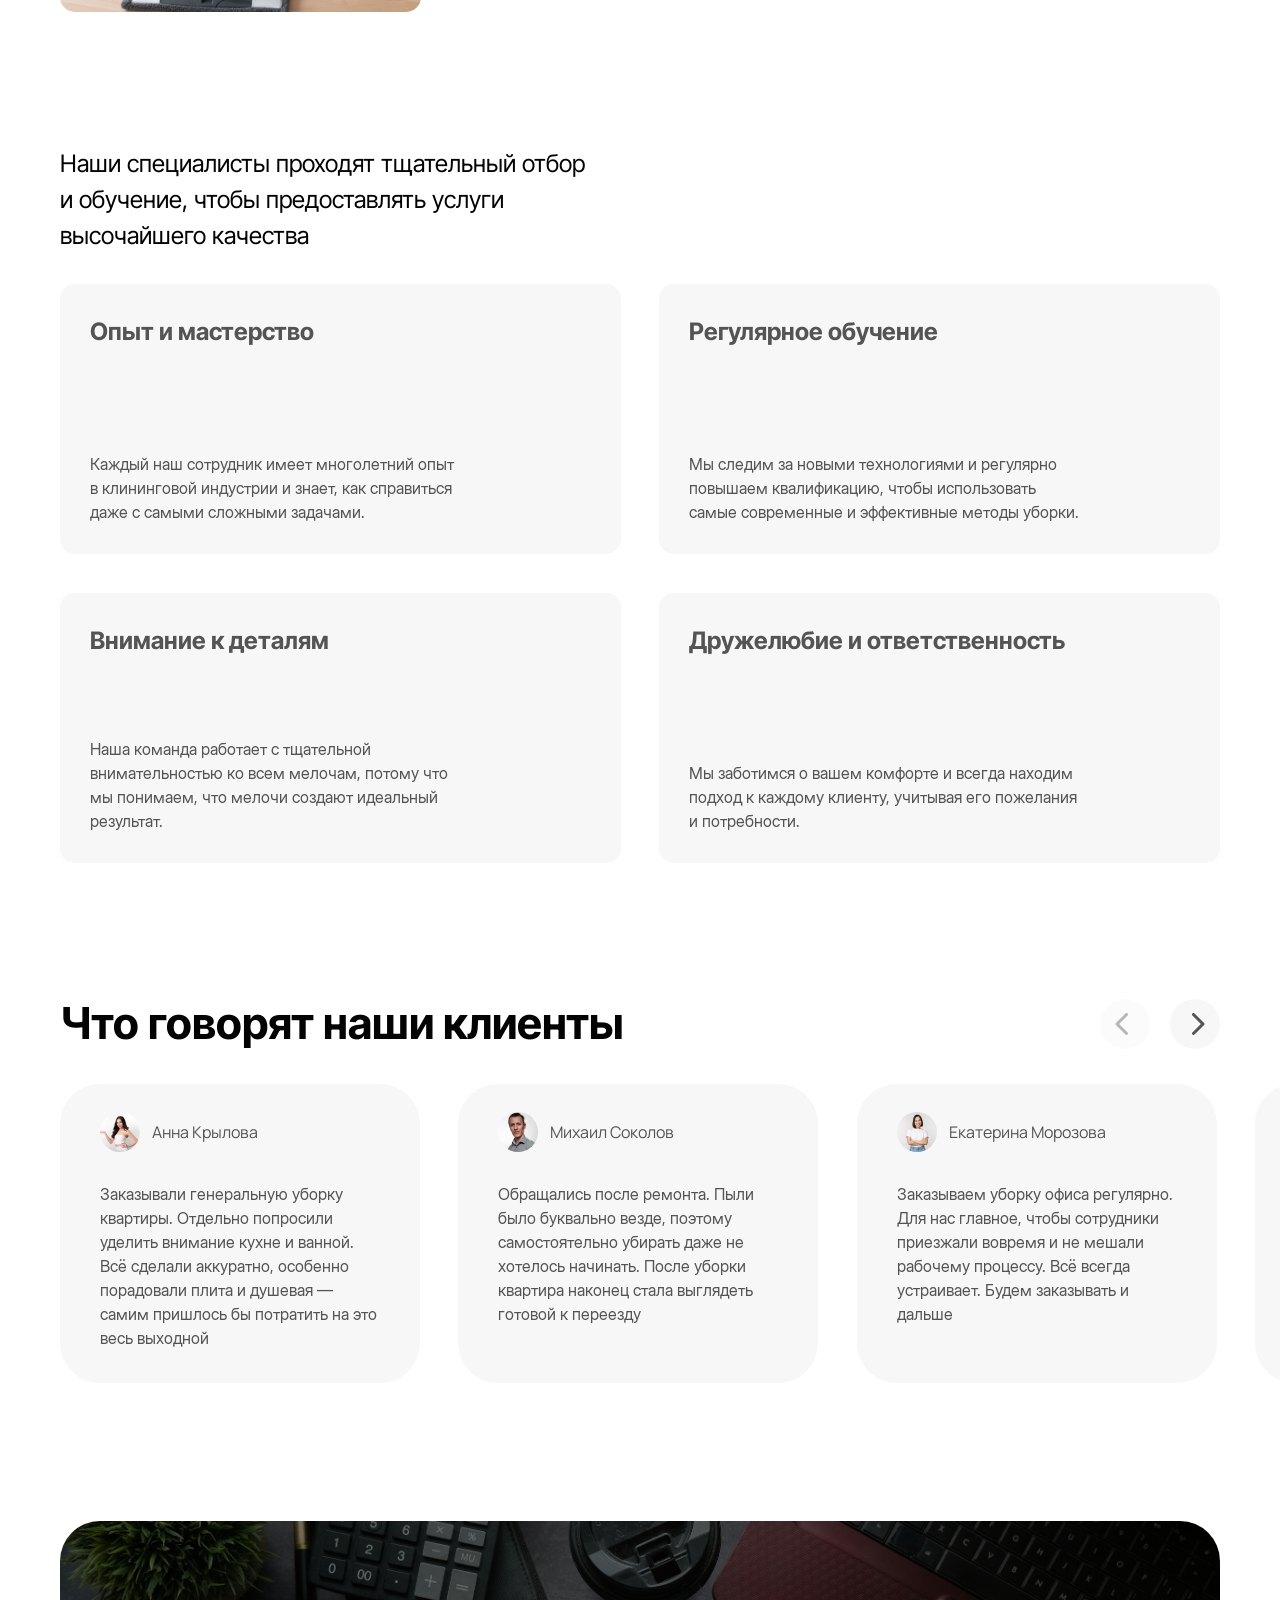
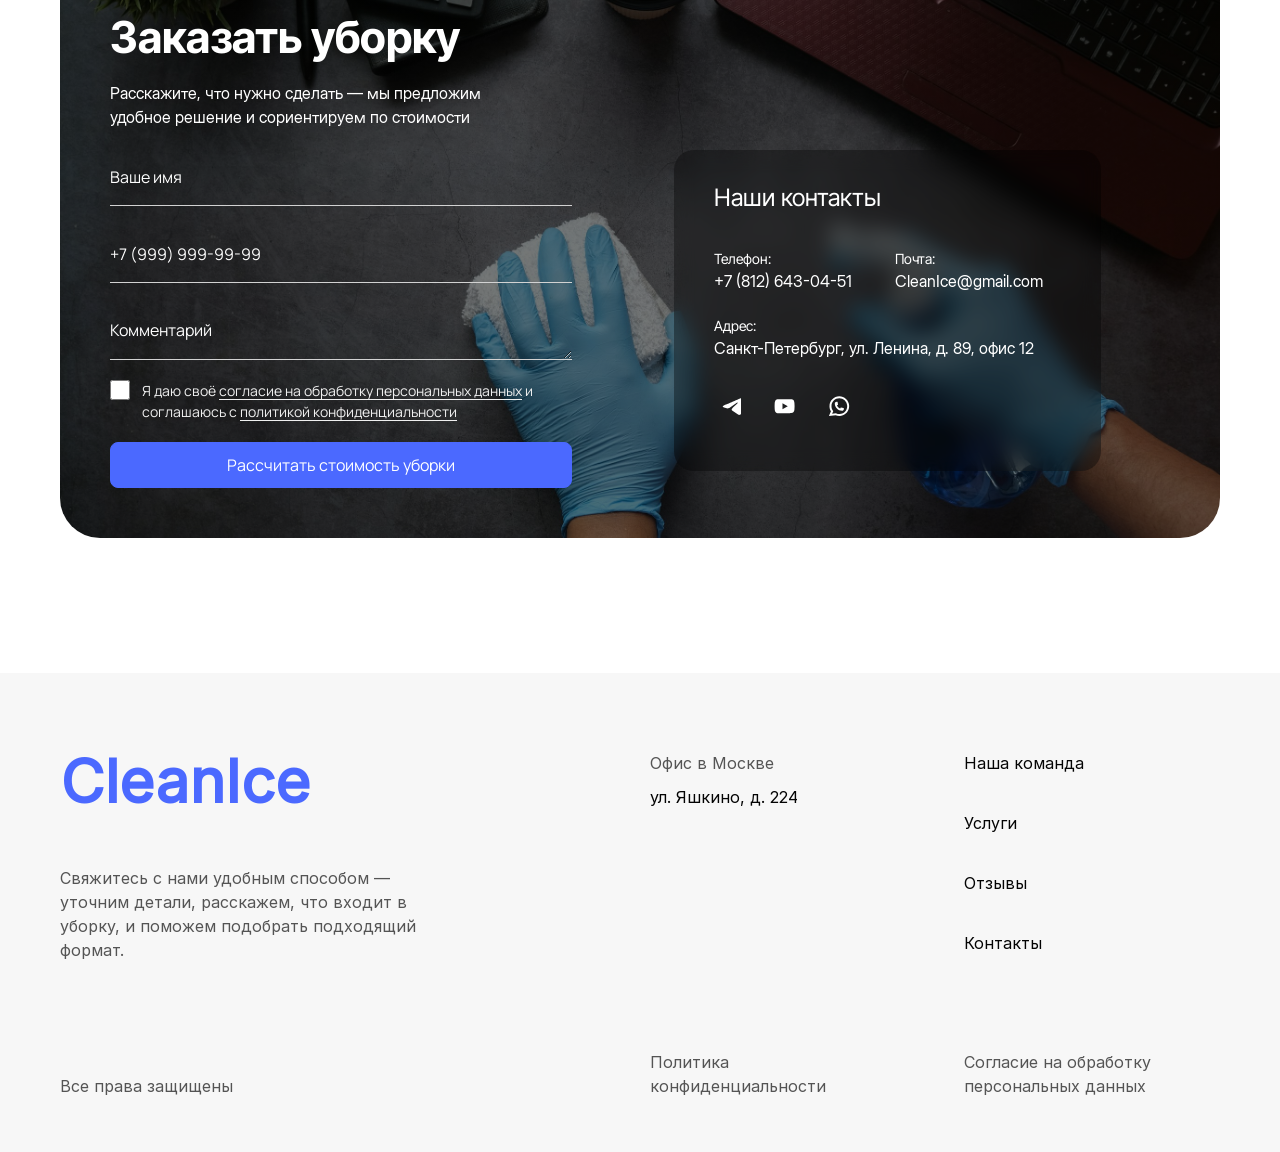
==== commit 9391bc34: "Refine hero, service cards and quote form" ====
--- a/index.html
+++ b/index.html
@@ -5,8 +5,8 @@
   <meta name="viewport" content="width=device-width, initial-scale=1">
   
   <title>CleanIce — профессиональная уборка квартир и офисов в Москве</title>
-  <link rel="stylesheet" href="style.css">
-  <script src="main.js" defer></script>
+  <link rel="stylesheet" href="style.css?v=2">
+  <script src="main.js?v=2" defer></script>
 </head>
 <body>
 <header class="site-header">
@@ -147,6 +147,17 @@
     </div>
   </section>
 </main>
+<template id="quote-service">
+        <select name="service" aria-label="Услуга">
+          <option value="">Выберите услугу</option>
+          <option value="Уборка квартир">Уборка квартир</option>
+          <option value="Уборка офисов">Уборка офисов</option>
+          <option value="Уборка после ремонта">Уборка после ремонта</option>
+          <option value="Мытье окон">Мытье окон</option>
+          <option value="Химчистка ковров и мягкой мебели">Химчистка ковров и мягкой мебели</option>
+          <option value="Профессиональная уборка на мероприятиях">Профессиональная уборка на мероприятиях</option>
+        </select>
+</template>
 <dialog class="quote-dialog" aria-labelledby="quote-title">
   <button class="dialog-close" type="button" aria-label="Закрыть">×</button>
   <h2 id="quote-title">Заказать уборку</h2>
--- a/style.css
+++ b/style.css
@@ -42,7 +42,7 @@
 img { display: block; max-width: 100%; }
 p, figure, blockquote, dl, dd, h1, h2, h3, h4 { margin: 0; }
 a { color: inherit; text-decoration: none; }
-button, input, textarea { font: inherit; }
+button, input, select, textarea { font: inherit; }
 button { cursor: pointer; }
 a, button { transition: background-color .2s, border-color .2s, color .2s; }
 :focus-visible { outline: 2px solid var(--blue); outline-offset: 4px; }
@@ -52,7 +52,7 @@
 p, blockquote { color: var(--muted); }
 .wrap { width: min(var(--max-width), calc(100% - var(--gutter) * 2)); margin-inline: auto; }
 main > section + section { margin-block-start: var(--space); }
-section[id] { scroll-margin-top: 112px; }
+section[id] { scroll-margin-top: 90px; }
 
 .site-header {
   position: sticky;
@@ -63,7 +63,7 @@
   font-family: Inter, Arial, sans-serif;
 }
 .site-header.is-scrolled { border-bottom-color: #dedede; }
-.header-inner { min-height: 99px; display: flex; align-items: center; justify-content: space-between; gap: var(--gap); }
+.header-inner { min-height: 75px; display: flex; align-items: center; justify-content: space-between; gap: var(--gap); }
 .brand { color: var(--blue); font-family: Inter, Arial, sans-serif; font-size: 25px; font-weight: 700; }
 .header-menu { width: min(100%, 948px); display: flex; align-items: center; gap: 24px; color: var(--muted); }
 .header-menu nav { display: flex; gap: clamp(22px, 4vw, 60px); margin-inline-end: auto; }
@@ -97,6 +97,9 @@
 
 .hero, .team { display: grid; grid-template-columns: repeat(2,minmax(0,1fr)); gap: var(--gap); }
 .hero { padding-top: 10px; }
+@media (min-width: 1101px) {
+  .hero { min-height: 654px; align-content: center; padding-block: 24px 44px; }
+}
 .hero-copy { display: flex; flex-direction: column; align-items: start; padding-top: 32px; }
 .hero-copy p { max-width: 460px; margin-top: 36px; }
 .hero-copy .button { margin-block-start: auto; }
@@ -140,14 +143,14 @@
   background: var(--surface);
 }
 .service-card span { color: var(--blue); font: 400 clamp(18px, 2vw, 24px)/1.5 "Inter Tight", Arial, sans-serif; }
-.service-card h3 { font-family: inherit; font-weight: 400; overflow-wrap: anywhere; hyphens: auto; }
+.service-card h3 { font-family: inherit; font-size: 20px; font-weight: 400; }
 .service-grid > img { grid-column: span 2; width: 100%; height: 271px; object-fit: cover; }
 .service-card:focus-visible { border-color: var(--blue); }
 @media (hover: hover) {
-  .service-card:hover { background: #eef1ff; border-color: #c7d1ff; color: #273cad; }
-}
-
-.equipment-grid { display: grid; grid-template-columns: repeat(3,minmax(0,1fr)); gap: 68px var(--gap); margin-top: 62px; }
+  .service-card:hover { background: #eef1ff; color: #273cad; }
+}
+
+.equipment-grid { display: grid; grid-template-columns: repeat(3,minmax(0,1fr)); gap: 90px var(--gap); margin-top: 90px; }
 .equipment-stat { align-self: end; }
 .equipment-stat strong { color: var(--blue); font: 700 44px/1.2 "Inter Tight", Arial, sans-serif; }
 .equipment-stat p { margin-top: 12px; font: 700 22px/1.3 "Inter Tight", Arial, sans-serif; }
@@ -229,8 +232,9 @@
 .order p { color: inherit; }
 .order-copy > p { max-width: 380px; margin-top: 18px; }
 .request-form { display: grid; gap: 20px; margin-top: 20px; font-family: Manrope, sans-serif; }
-.request-form input:not([type=checkbox]), .request-form textarea {
+.request-form input:not([type=checkbox]), .request-form select, .request-form textarea {
   width: 100%;
+  min-width: 0;
   min-height: 57px;
   padding: 15px 0;
   color: inherit;
@@ -240,11 +244,13 @@
   background: transparent;
 }
 .request-form input::placeholder, .request-form textarea::placeholder { color: inherit; opacity: 1; }
+.request-form select { cursor: pointer; text-overflow: ellipsis; }
+.order .request-form select { color-scheme: dark; }
 .request-form textarea { resize: vertical; }
 .consent-check { display: flex; align-items: start; gap: 12px; font-size: 14px; color: #f0f0f0; }
 .consent-check input { flex: none; width: 20px; height: 20px; margin: 0; accent-color: var(--blue); }
 .consent-check a, .form-status a, .document p a { text-decoration: underline; text-underline-offset: .2em; }
-.request-form .button { min-height: 46px; border-radius: 0; font: inherit; }
+.request-form .button { min-height: 46px; border-radius: 8px; font: inherit; }
 .form-status:empty { display: none; }
 .form-status { font-size: 14px; }
 .contact-card {
@@ -289,7 +295,6 @@
 .quote-dialog h2 { margin-right: 40px; font-size: clamp(26px, 6vw, 34px); }
 .quote-dialog > p { margin-top: 10px; }
 .quote-dialog .consent-check { color: var(--muted); }
-.quote-dialog .button { border-radius: 12px; }
 .dialog-close { position: absolute; top: 12px; right: 12px; width: 44px; height: 44px; border: 0; border-radius: 50%; background: var(--surface); font-size: 26px; }
 .document { padding-top: 55px; min-height: 340px; }
 .document p { margin-top: 20px; max-width: 680px; }
@@ -298,6 +303,10 @@
 .error-page img { width: 100%; height: auto; border-radius: 30px; }
 .error-page .button { margin-top: 22px; }
 
+@media (max-width: 1180px) {
+  .service-grid { grid-template-columns: repeat(2,minmax(0,1fr)); }
+}
+
 @media (max-width: 1100px) {
   .header-menu { width: auto; flex: 1; }
   .desktop-break { display: none; }
@@ -307,8 +316,8 @@
 }
 
 @media (max-width: 880px) {
-  section[id] { scroll-margin-top: 80px; }
-  .header-inner { min-height: 67px; }
+  section[id] { scroll-margin-top: 74px; }
+  .header-inner { min-height: 59px; }
   .menu-toggle {
     display: inline-flex;
     align-items: center;
@@ -324,7 +333,7 @@
     position: absolute;
     inset: 100% 0 auto auto;
     width: min(100%, 460px);
-    max-height: calc(100dvh - 68px);
+    max-height: calc(100dvh - 60px);
     overflow: auto;
     padding: 24px var(--gutter);
     border-bottom: 1px solid #dedede;
@@ -337,7 +346,6 @@
   .hero-facts p { padding: 14px; min-height: 92px; }
   .team > img { height: 400px; }
   .team-copy { padding-top: 0; }
-  .service-grid { grid-template-columns: repeat(2,minmax(0,1fr)); }
   .service-card { min-height: 180px; }
   .service-grid > img { min-height: 220px; height: 230px; }
   .equipment-grid { row-gap: 42px; margin-top: 32px; }
@@ -360,6 +368,7 @@
   .team-copy .credit { margin-top: 18px; }
   .service-grid { margin-top: 22px; }
   .service-card { min-height: 160px; }
+  .service-card h3 { font-size: clamp(14px, 3.6vw, 20px); overflow-wrap: anywhere; hyphens: auto; }
   .service-grid > img { height: 190px; min-height: 0; }
   .equipment-grid, .equipment-list { grid-template-columns: 1fr; gap: 23px; }
   .eco, .equipment-copy { grid-column: auto; }
@@ -386,7 +395,6 @@
 @media (max-width: 370px) {
   h1, h2 { font-size: 28px; overflow-wrap: anywhere; }
   .service-card { padding: 14px; }
-  .service-card h3 { font-size: 16px; overflow-wrap: anywhere; }
   .carousel-controls button { width: 40px; height: 40px; }
 }
 @media (prefers-reduced-motion: reduce) {
